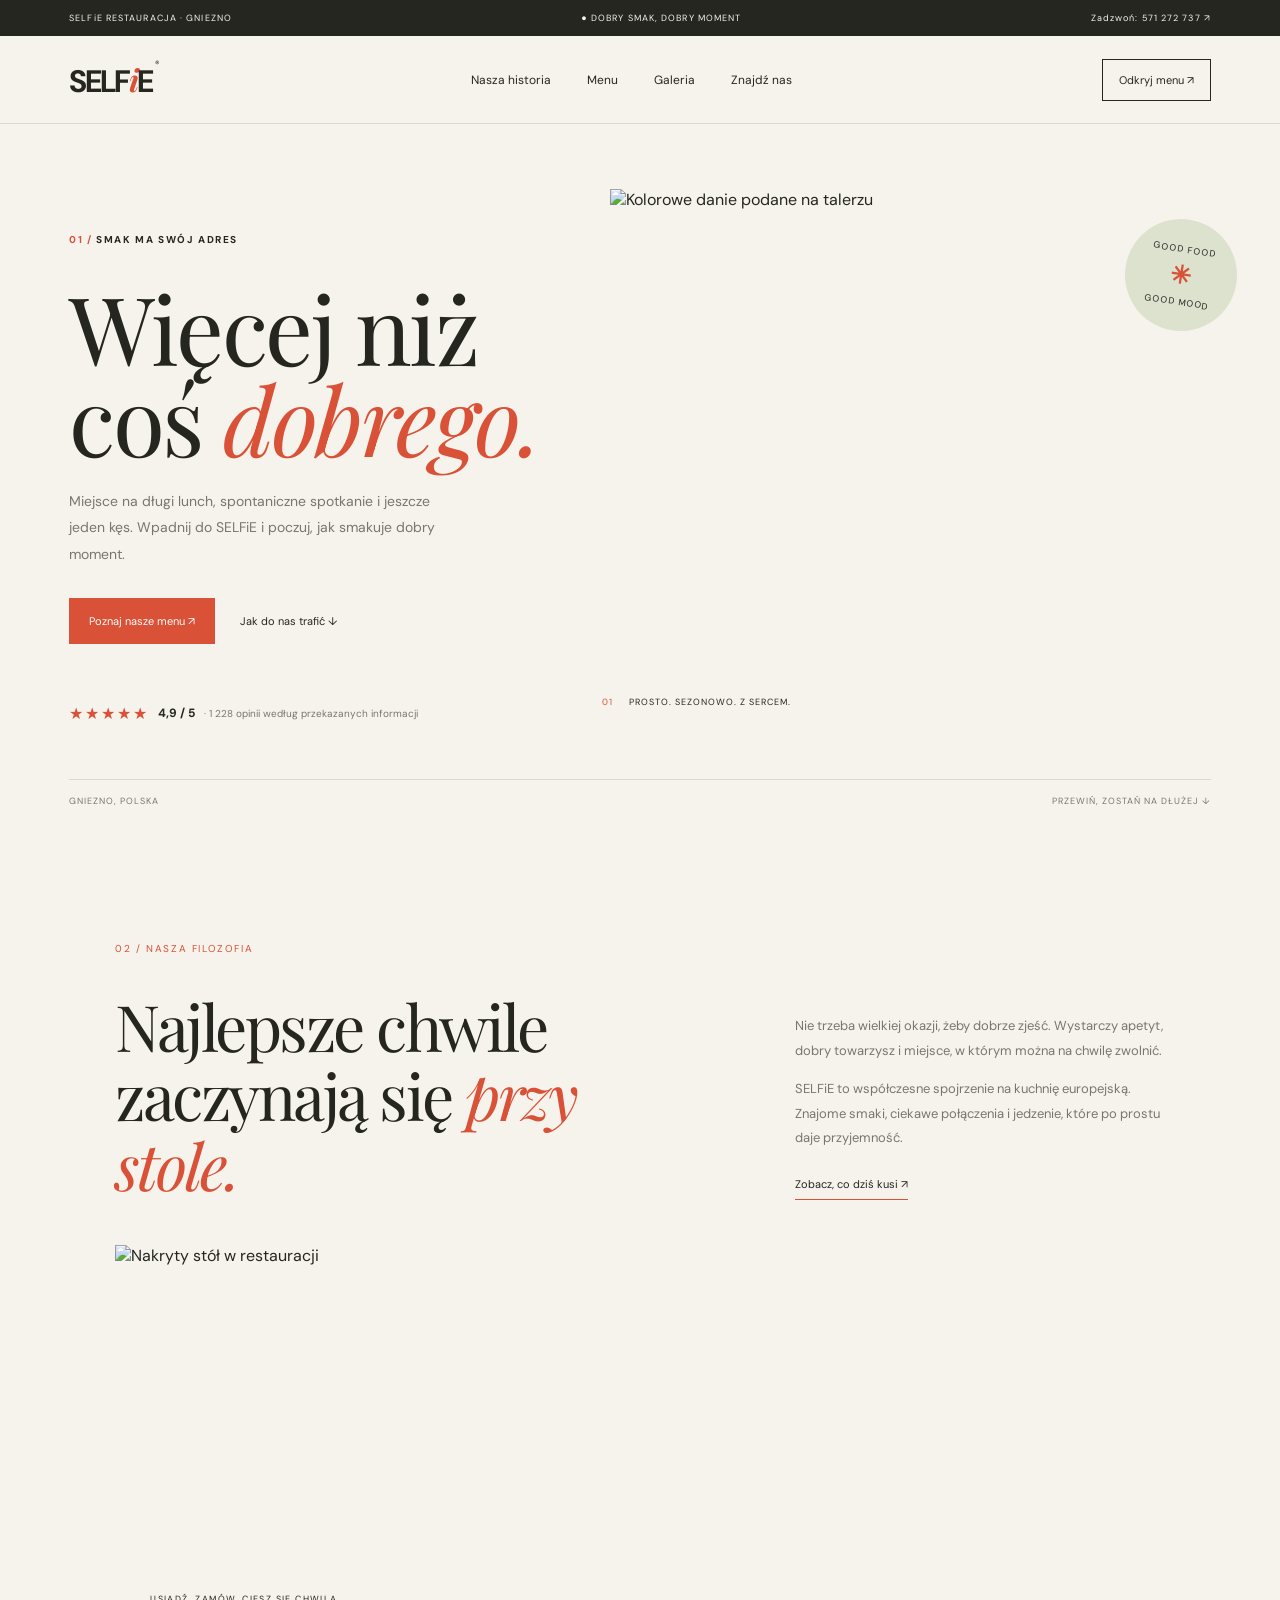
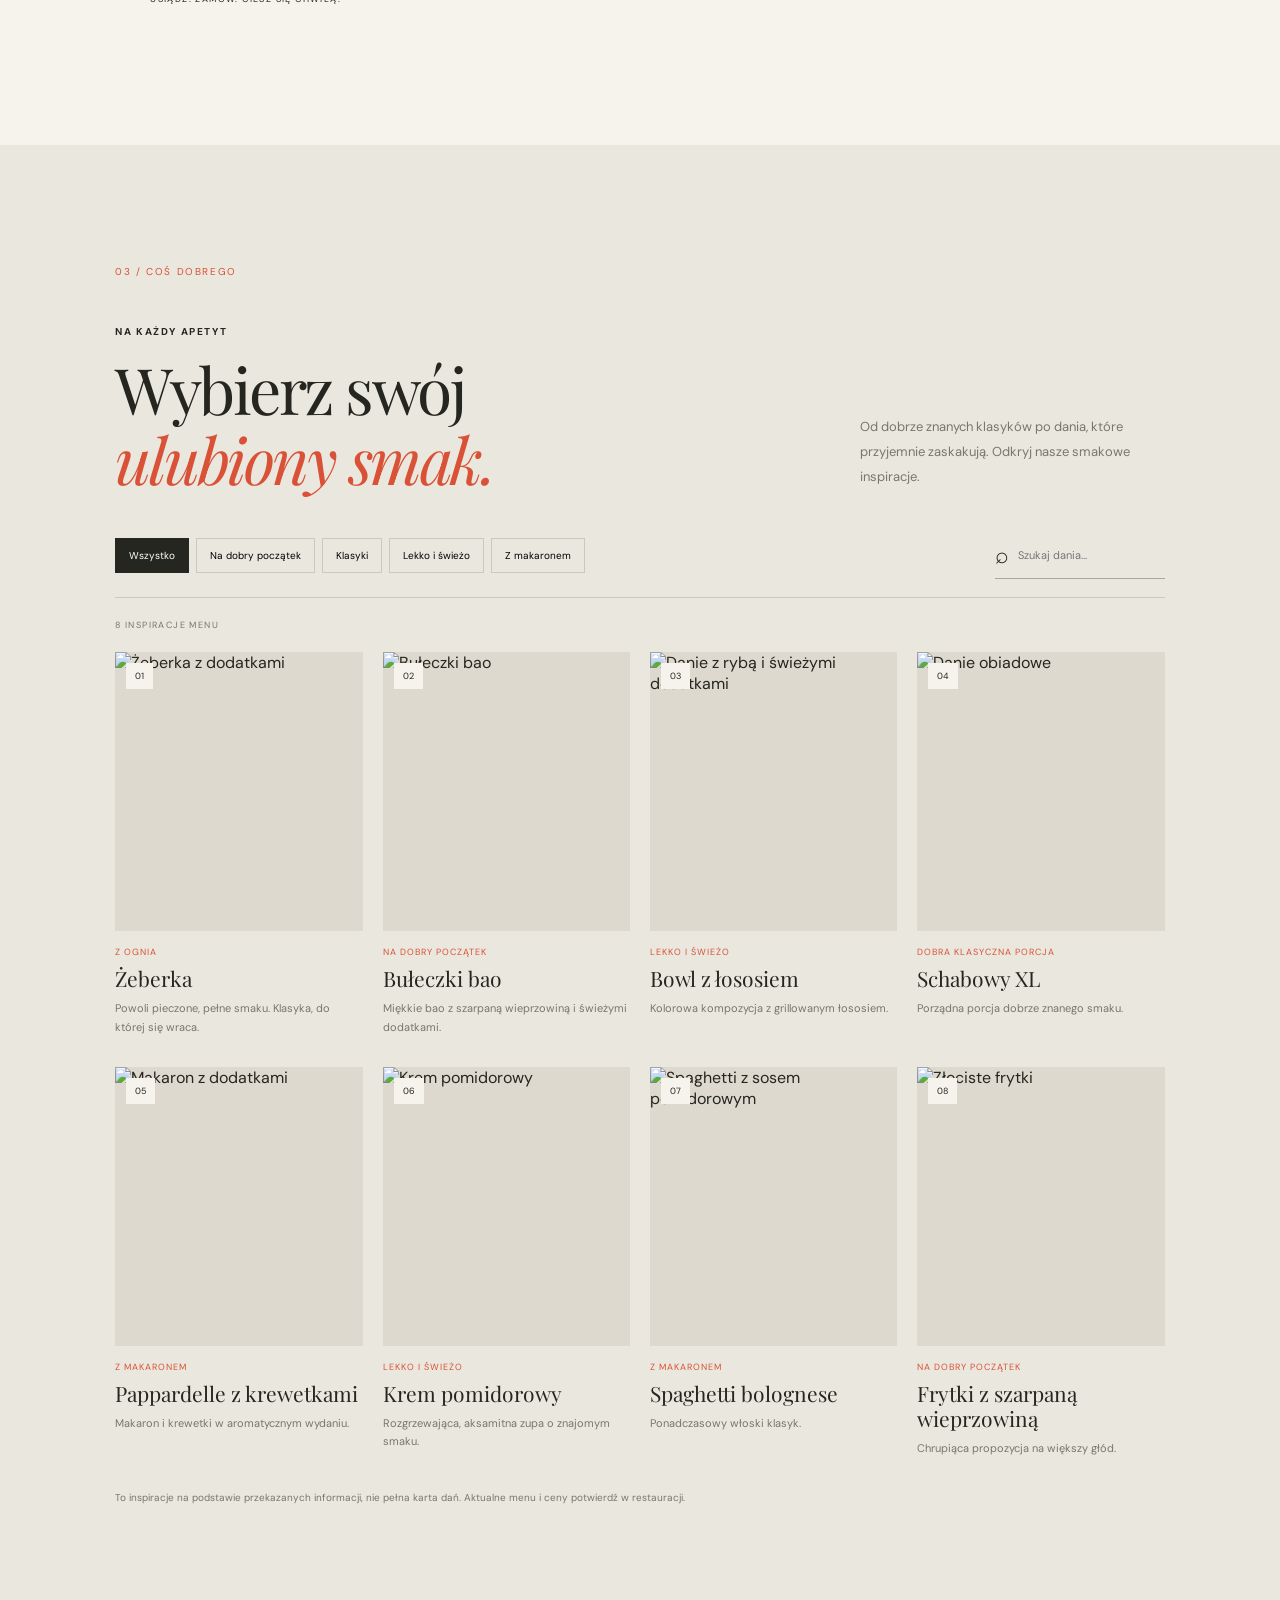
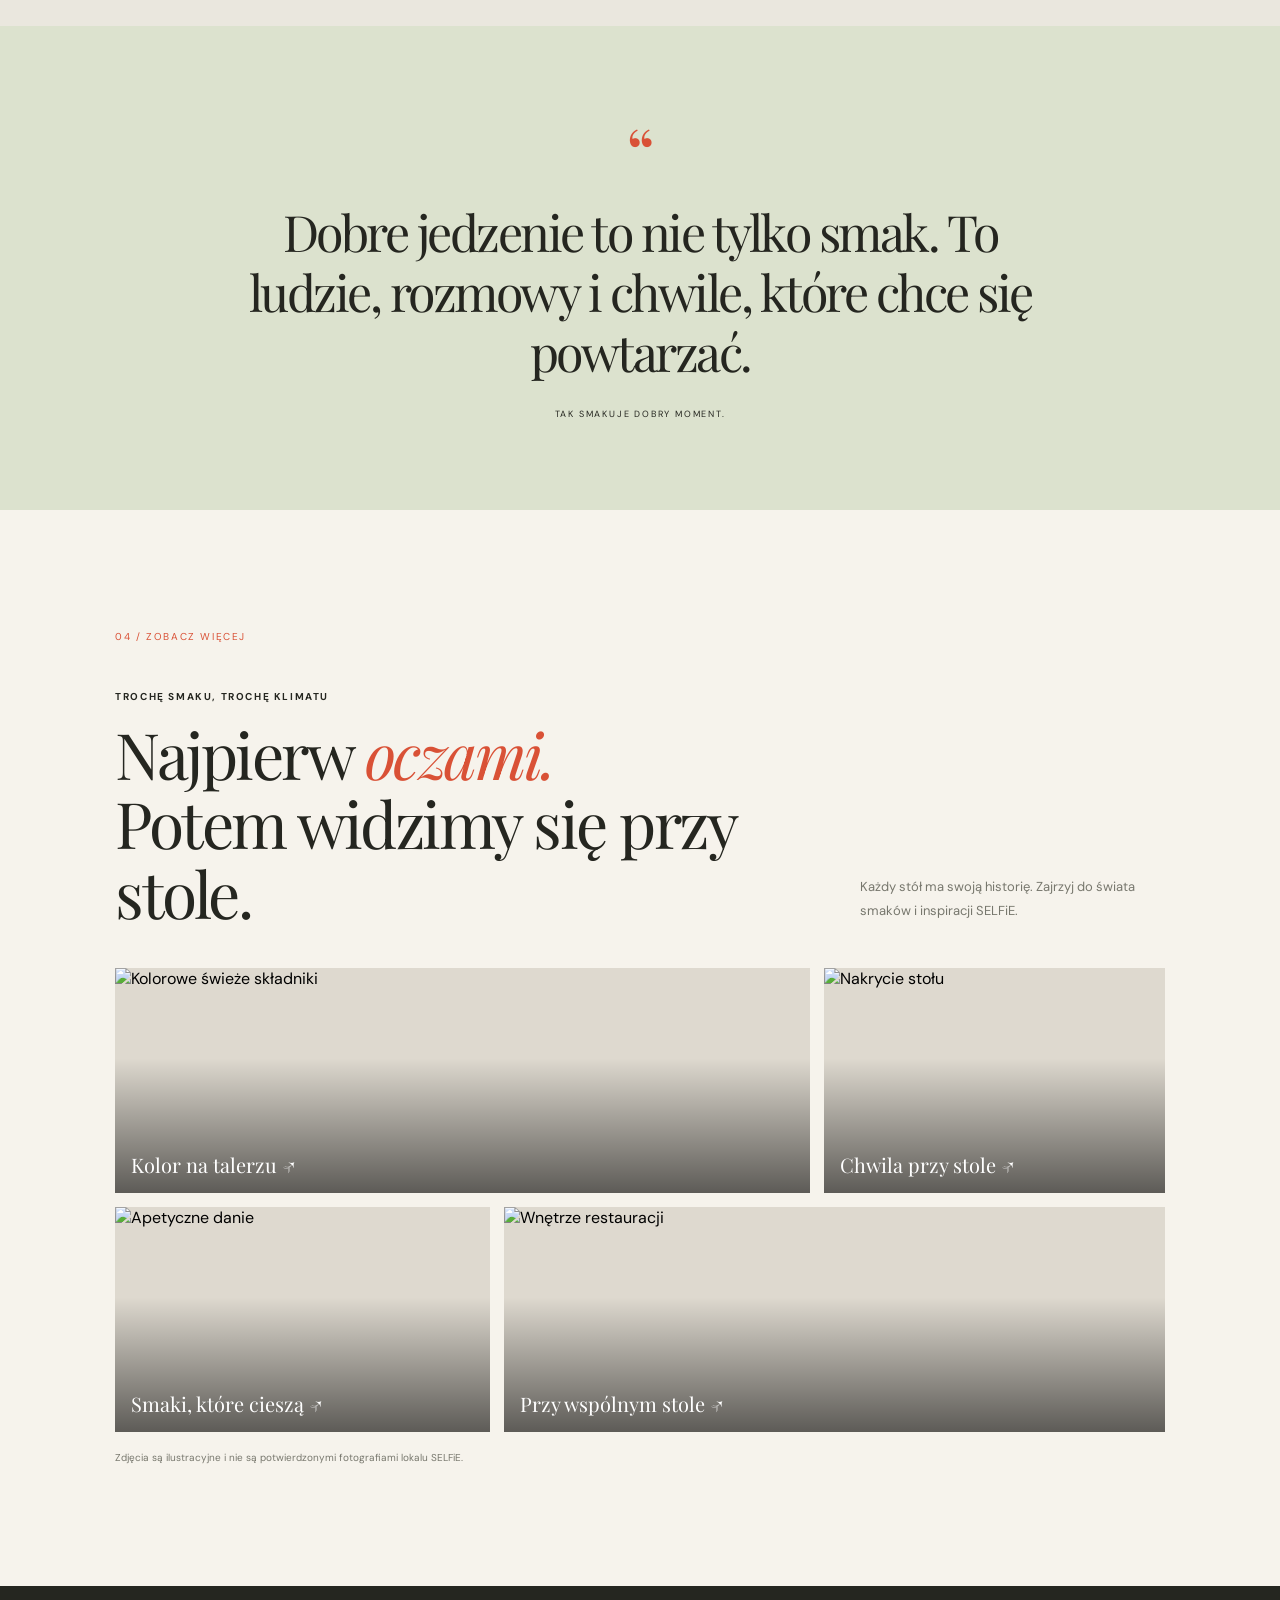
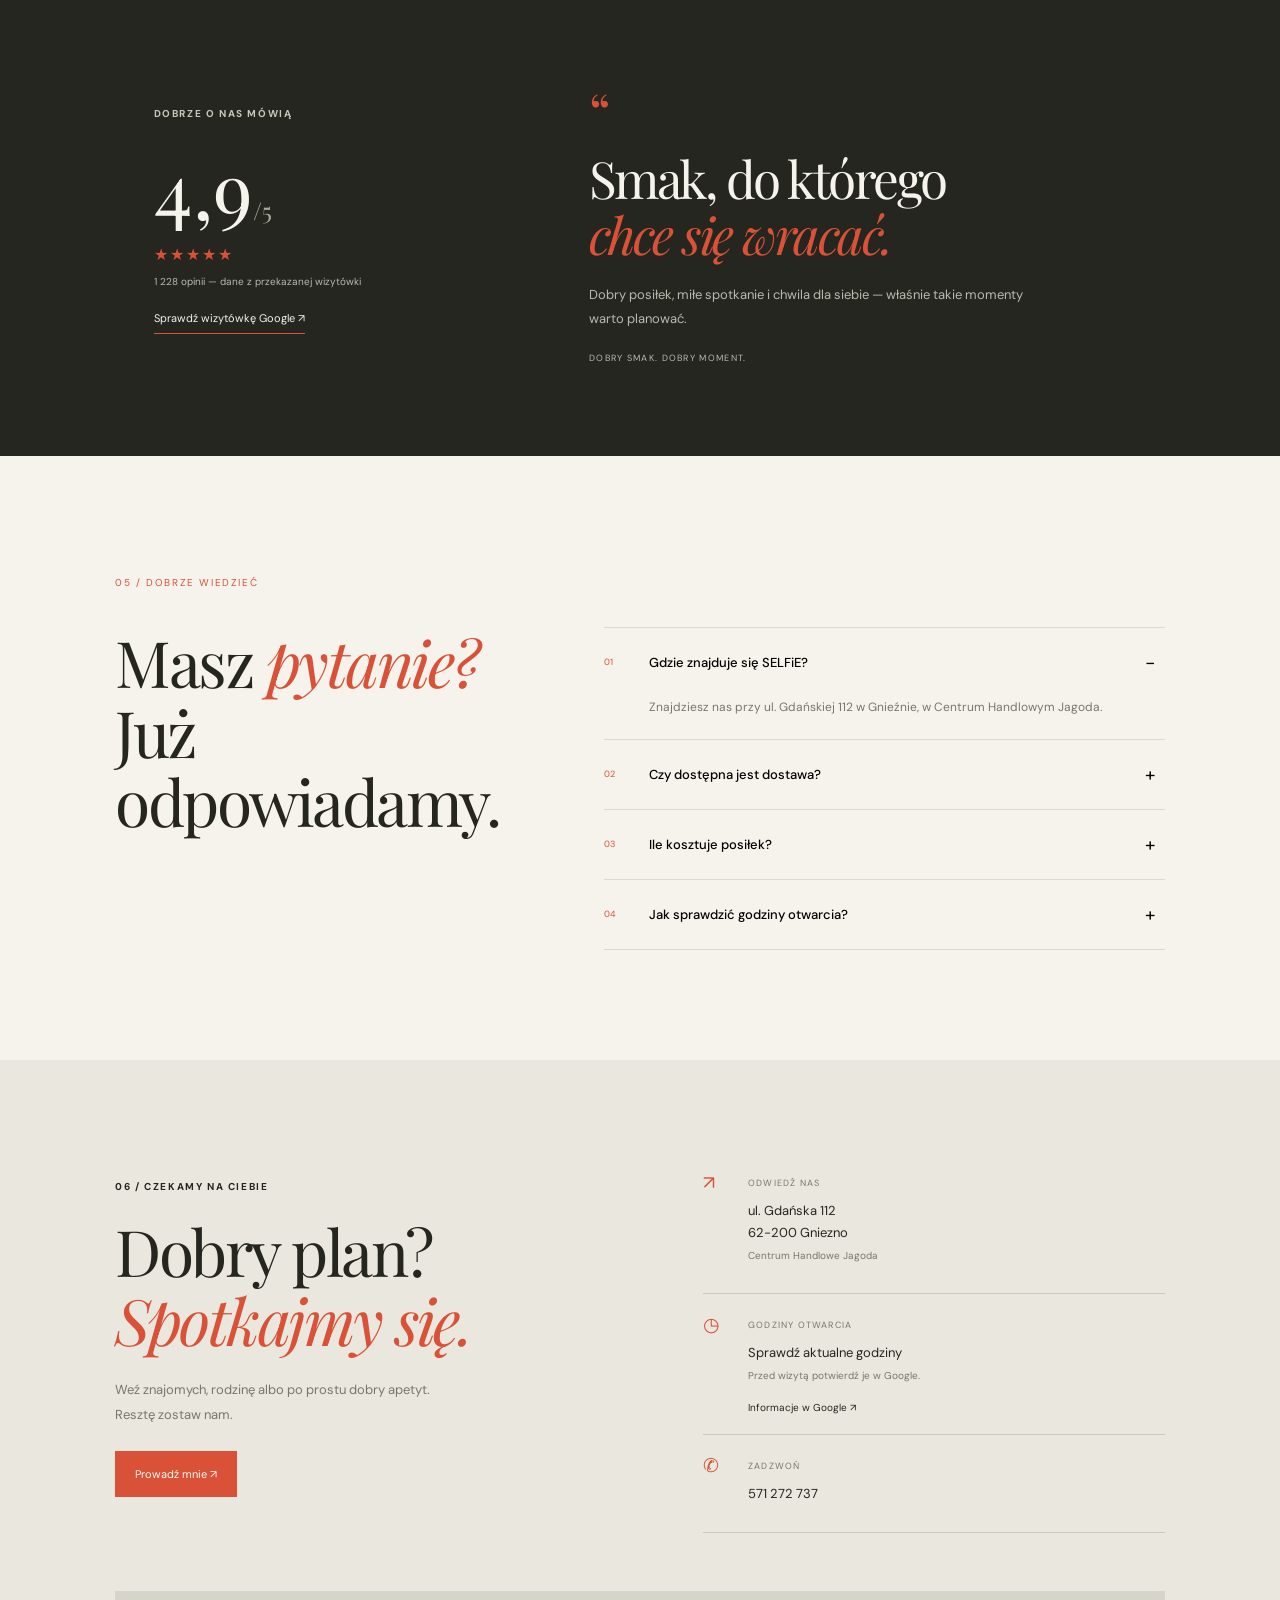
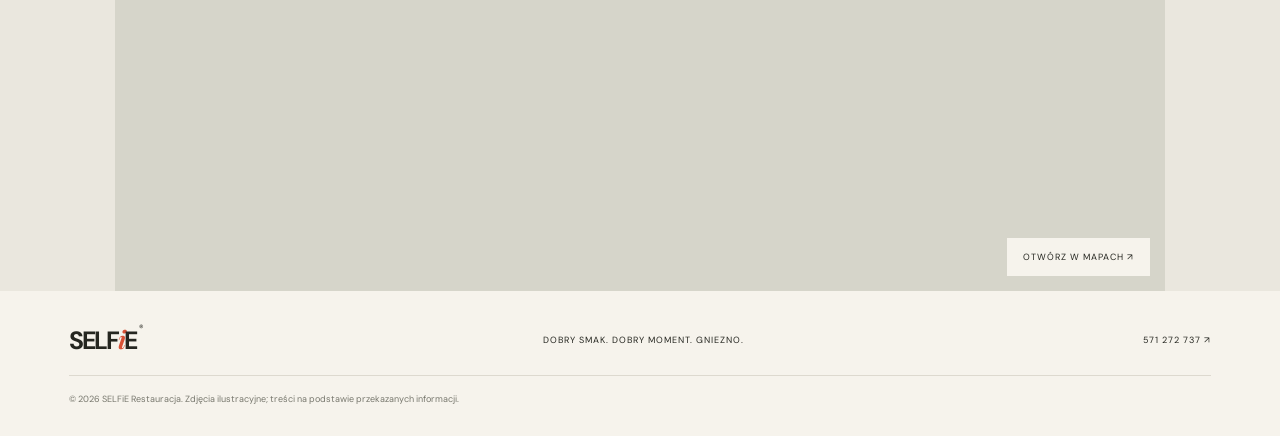
==== index.html @ 165c79d8 "Build SELFiE restaurant website from scratch" ====
<!doctype html>
<html lang="pl"><head><meta charset="utf-8"><meta name="viewport" content="width=device-width,initial-scale=1"><meta name="theme-color" content="#f6f3ec"><meta name="description" content="SELFiE Restauracja w Gnieźnie. Nowoczesna kuchnia europejska i dobry moment przy wspólnym stole."><meta property="og:title" content="SELFiE Restauracja — dobry smak, dobry moment"><meta property="og:description" content="Odkryj menu i odwiedź SELFiE przy ul. Gdańskiej 112 w Gnieźnie."><title>SELFiE Restauracja — dobry smak, dobry moment</title><link rel="preconnect" href="https://fonts.googleapis.com"><link rel="preconnect" href="https://fonts.gstatic.com" crossorigin><link href="https://fonts.googleapis.com/css2?family=DM+Sans:wght@400;500;600;700&family=Playfair+Display:ital,wght@0,400;0,500;1,400;1,500&display=swap" rel="stylesheet"><link rel="stylesheet" href="styles.css"><script src="script.js" defer></script></head>
<body><div class="topbar"><span>SELFiE RESTAURACJA · GNIEZNO</span><span class="top-center">● DOBRY SMAK, DOBRY MOMENT</span><a href="tel:+48571272737">Zadzwoń: 571 272 737 ↗</a></div>
<header class="header"><a class="logo" href="#">SELF<span>i</span>E<sup>®</sup></a><button class="mobile-menu" aria-label="Otwórz nawigację" aria-expanded="false">☰</button><nav class="nav"><a href="#filozofia">Nasza historia</a><a href="#menu">Menu</a><a href="#galeria">Galeria</a><a href="#kontakt">Znajdź nas</a></nav><a class="header-cta" href="#menu">Odkryj menu ↗</a></header>
<main>
<section class="hero"><div class="hero-copy"><p class="eyebrow"><span>01 /</span> SMAK MA SWÓJ ADRES</p><h1>Więcej niż<br>coś <em>dobrego.</em></h1><p class="hero-desc">Miejsce na długi lunch, spontaniczne spotkanie i jeszcze jeden kęs. Wpadnij do SELFiE i poczuj, jak smakuje dobry moment.</p><div class="hero-actions"><a class="button button-red" href="#menu">Poznaj nasze menu ↗</a><a class="simple-link" href="#kontakt">Jak do nas trafić ↓</a></div><div class="rating"><span class="stars">★★★★★</span><strong>4,9 / 5</strong><span>· 1 228 opinii według przekazanych informacji</span></div></div><div class="hero-visual"><img src="https://images.unsplash.com/photo-1547592180-85f173990554?auto=format&fit=crop&w=1300&q=85" alt="Kolorowe danie podane na talerzu" fetchpriority="high"><div class="image-tag"><span>01</span> PROSTO. SEZONOWO. Z SERCEM.</div><div class="round-stamp"><span>GOOD FOOD</span><b>✳</b><span>GOOD MOOD</span></div></div><div class="hero-foot"><span>GNIEZNO, POLSKA</span><a href="#filozofia">PRZEWIŃ, ZOSTAŃ NA DŁUŻEJ ↓</a></div></section>
<section class="intro section" id="filozofia"><p class="section-label">02 / NASZA FILOZOFIA</p><div class="intro-grid"><h2>Najlepsze chwile<br>zaczynają się <em>przy stole.</em></h2><div><p>Nie trzeba wielkiej okazji, żeby dobrze zjeść. Wystarczy apetyt, dobry towarzysz i miejsce, w którym można na chwilę zwolnić.</p><p>SELFiE to współczesne spojrzenie na kuchnię europejską. Znajome smaki, ciekawe połączenia i jedzenie, które po prostu daje przyjemność.</p><a class="under-link" href="#menu">Zobacz, co dziś kusi ↗</a></div></div><div class="intro-photo"><img src="https://images.unsplash.com/photo-1414235077428-338989a2e8c0?auto=format&fit=crop&w=1600&q=85" alt="Nakryty stół w restauracji" loading="lazy"><span>USIĄDŹ. ZAMÓW. CIESZ SIĘ CHWILĄ.</span></div></section>
<section class="menu-section section" id="menu"><p class="section-label">03 / COŚ DOBREGO</p><div class="section-heading"><div><p class="eyebrow">NA KAŻDY APETYT</p><h2>Wybierz swój<br><em>ulubiony smak.</em></h2></div><p>Od dobrze znanych klasyków po dania, które przyjemnie zaskakują. Odkryj nasze smakowe inspiracje.</p></div><div class="menu-tools"><div class="filters" role="group" aria-label="Filtruj dania"><button class="filter active" data-filter="all" aria-pressed="true">Wszystko</button><button class="filter" data-filter="start" aria-pressed="false">Na dobry początek</button><button class="filter" data-filter="classic" aria-pressed="false">Klasyki</button><button class="filter" data-filter="fresh" aria-pressed="false">Lekko i świeżo</button><button class="filter" data-filter="pasta" aria-pressed="false">Z makaronem</button></div><label class="search"><span>⌕</span><input id="menu-search" type="search" placeholder="Szukaj dania..." aria-label="Szukaj dania"></label></div><p class="result-count" id="result-count" aria-live="polite">8 INSPIRACJI MENU</p><div class="dish-grid" id="dish-grid">
<article class="dish" data-category="classic" data-search="żeberka mięso pieczone"><div class="dish-photo"><img src="https://images.unsplash.com/photo-1544025162-d76694265947?auto=format&fit=crop&w=700&q=80" alt="Żeberka z dodatkami" loading="lazy"><span>01</span></div><p class="dish-category">Z OGNIA</p><h3>Żeberka</h3><p class="dish-description">Powoli pieczone, pełne smaku. Klasyka, do której się wraca.</p></article>
<article class="dish" data-category="start" data-search="bułeczki bao szarpana wieprzowina"><div class="dish-photo"><img src="https://images.unsplash.com/photo-1563245372-f21724e3856d?auto=format&fit=crop&w=700&q=80" alt="Bułeczki bao" loading="lazy"><span>02</span></div><p class="dish-category">NA DOBRY POCZĄTEK</p><h3>Bułeczki bao</h3><p class="dish-description">Miękkie bao z szarpaną wieprzowiną i świeżymi dodatkami.</p></article>
<article class="dish" data-category="fresh" data-search="bowl grillowany łosoś ryba"><div class="dish-photo"><img src="https://images.unsplash.com/photo-1467003909585-2f8a72700288?auto=format&fit=crop&w=700&q=80" alt="Danie z rybą i świeżymi dodatkami" loading="lazy"><span>03</span></div><p class="dish-category">LEKKO I ŚWIEŻO</p><h3>Bowl z łososiem</h3><p class="dish-description">Kolorowa kompozycja z grillowanym łososiem.</p></article>
<article class="dish" data-category="classic" data-search="schabowy XL kotlet obiad"><div class="dish-photo"><img src="https://images.unsplash.com/photo-1547592180-85f173990554?auto=format&fit=crop&w=700&q=80" alt="Danie obiadowe" loading="lazy"><span>04</span></div><p class="dish-category">DOBRA KLASYCZNA PORCJA</p><h3>Schabowy XL</h3><p class="dish-description">Porządna porcja dobrze znanego smaku.</p></article>
<article class="dish" data-category="pasta" data-search="pappardelle krewetki makaron"><div class="dish-photo"><img src="https://images.unsplash.com/photo-1473093295043-cdd812d0e601?auto=format&fit=crop&w=700&q=80" alt="Makaron z dodatkami" loading="lazy"><span>05</span></div><p class="dish-category">Z MAKARONEM</p><h3>Pappardelle z krewetkami</h3><p class="dish-description">Makaron i krewetki w aromatycznym wydaniu.</p></article>
<article class="dish" data-category="fresh" data-search="krem pomidorowy zupa pomidory"><div class="dish-photo"><img src="https://images.unsplash.com/photo-1547592166-23ac45744acd?auto=format&fit=crop&w=700&q=80" alt="Krem pomidorowy" loading="lazy"><span>06</span></div><p class="dish-category">LEKKO I ŚWIEŻO</p><h3>Krem pomidorowy</h3><p class="dish-description">Rozgrzewająca, aksamitna zupa o znajomym smaku.</p></article>
<article class="dish" data-category="pasta" data-search="spaghetti bolognese makaron mięso"><div class="dish-photo"><img src="https://images.unsplash.com/photo-1551183053-bf91a1d81141?auto=format&fit=crop&w=700&q=80" alt="Spaghetti z sosem pomidorowym" loading="lazy"><span>07</span></div><p class="dish-category">Z MAKARONEM</p><h3>Spaghetti bolognese</h3><p class="dish-description">Ponadczasowy włoski klasyk.</p></article>
<article class="dish" data-category="start" data-search="frytki szarpana wieprzowina"><div class="dish-photo"><img src="https://images.unsplash.com/photo-1573080496219-bb080dd4f877?auto=format&fit=crop&w=700&q=80" alt="Złociste frytki" loading="lazy"><span>08</span></div><p class="dish-category">NA DOBRY POCZĄTEK</p><h3>Frytki z szarpaną wieprzowiną</h3><p class="dish-description">Chrupiąca propozycja na większy głód.</p></article></div><p class="empty-state" id="empty-state" hidden>Nie znaleźliśmy takiego dania. Spróbuj innej frazy lub kategorii.</p><p class="menu-note">To inspiracje na podstawie przekazanych informacji, nie pełna karta dań. Aktualne menu i ceny potwierdź w restauracji.</p></section>
<section class="quote"><span class="quote-mark">“</span><p>Dobre jedzenie to nie tylko smak. To ludzie, rozmowy i chwile, które chce się powtarzać.</p><span>TAK SMAKUJE DOBRY MOMENT.</span></section>
<section class="gallery-section section" id="galeria"><p class="section-label">04 / ZOBACZ WIĘCEJ</p><div class="section-heading"><div><p class="eyebrow">TROCHĘ SMAKU, TROCHĘ KLIMATU</p><h2>Najpierw <em>oczami.</em><br>Potem widzimy się przy stole.</h2></div><p>Każdy stół ma swoją historię. Zajrzyj do świata smaków i inspiracji SELFiE.</p></div><div class="gallery"><button class="gallery-item gallery-wide" data-image="https://images.unsplash.com/photo-1512621776951-a57141f2eefd?auto=format&fit=crop&w=1500&q=85" data-caption="Kolor na talerzu"><img src="https://images.unsplash.com/photo-1512621776951-a57141f2eefd?auto=format&fit=crop&w=1000&q=80" alt="Kolorowe świeże składniki" loading="lazy"><span>Kolor na talerzu ↗</span></button><button class="gallery-item" data-image="https://images.unsplash.com/photo-1414235077428-338989a2e8c0?auto=format&fit=crop&w=1500&q=85" data-caption="Chwila przy stole"><img src="https://images.unsplash.com/photo-1414235077428-338989a2e8c0?auto=format&fit=crop&w=800&q=80" alt="Nakrycie stołu" loading="lazy"><span>Chwila przy stole ↗</span></button><button class="gallery-item" data-image="https://images.unsplash.com/photo-1547592180-85f173990554?auto=format&fit=crop&w=1500&q=85" data-caption="Smaki, które cieszą"><img src="https://images.unsplash.com/photo-1547592180-85f173990554?auto=format&fit=crop&w=800&q=80" alt="Apetyczne danie" loading="lazy"><span>Smaki, które cieszą ↗</span></button><button class="gallery-item gallery-wide" data-image="https://images.unsplash.com/photo-1517248135467-4c7edcad34c4?auto=format&fit=crop&w=1500&q=85" data-caption="Przy wspólnym stole"><img src="https://images.unsplash.com/photo-1517248135467-4c7edcad34c4?auto=format&fit=crop&w=1000&q=80" alt="Wnętrze restauracji" loading="lazy"><span>Przy wspólnym stole ↗</span></button></div><p class="gallery-note">Zdjęcia są ilustracyjne i nie są potwierdzonymi fotografiami lokalu SELFiE.</p></section>
<section class="reviews"><div class="review-score"><span class="eyebrow">DOBRZE O NAS MÓWIĄ</span><strong>4,9<span>/5</span></strong><span class="stars">★★★★★</span><p>1 228 opinii — dane z przekazanej wizytówki</p><a class="under-link" href="https://www.google.com/maps/search/?api=1&query=SELFiE+Restauracja+Gniezno" target="_blank" rel="noopener noreferrer">Sprawdź wizytówkę Google ↗</a></div><div class="review-copy"><span class="review-mark">“</span><h2>Smak, do którego<br><em>chce się wracać.</em></h2><p>Dobry posiłek, miłe spotkanie i chwila dla siebie — właśnie takie momenty warto planować.</p><span class="review-foot">DOBRY SMAK. DOBRY MOMENT.</span></div></section>
<section class="faq section"><p class="section-label">05 / DOBRZE WIEDZIEĆ</p><div class="faq-layout"><h2>Masz <em>pytanie?</em><br>Już odpowiadamy.</h2><div class="faq-list">
<div class="faq-item"><button aria-expanded="true"><span>01</span><strong>Gdzie znajduje się SELFiE?</strong><b>−</b></button><p>Znajdziesz nas przy ul. Gdańskiej 112 w Gnieźnie, w Centrum Handlowym Jagoda.</p></div>
<div class="faq-item"><button aria-expanded="false"><span>02</span><strong>Czy dostępna jest dostawa?</strong><b>+</b></button><p hidden>Według przekazanych informacji restauracja oferuje dostawę. Szczegóły najlepiej potwierdzić pod numerem 571 272 737.</p></div>
<div class="faq-item"><button aria-expanded="false"><span>03</span><strong>Ile kosztuje posiłek?</strong><b>+</b></button><p hidden>Orientacyjny koszt wynosi 40–60 zł na osobę według informacji z wizytówki. Ceny dań mogą się różnić.</p></div>
<div class="faq-item"><button aria-expanded="false"><span>04</span><strong>Jak sprawdzić godziny otwarcia?</strong><b>+</b></button><p hidden>Godziny mogą się zmieniać. Przed wizytą sprawdź aktualną wizytówkę Google lub zadzwoń do restauracji.</p></div></div></div></section>
<section class="contact section" id="kontakt"><div class="contact-top"><div><p class="eyebrow">06 / CZEKAMY NA CIEBIE</p><h2>Dobry plan?<br><em>Spotkajmy się.</em></h2><p>Weź znajomych, rodzinę albo po prostu dobry apetyt. Resztę zostaw nam.</p><a class="button button-red" href="https://www.google.com/maps/dir/?api=1&destination=Gda%C5%84ska%20112%2C%2062-200%20Gniezno" target="_blank" rel="noopener noreferrer">Prowadź mnie ↗</a></div><div class="contact-details"><div><span class="detail-icon">↗</span><div><span class="detail-label">ODWIEDŹ NAS</span><p>ul. Gdańska 112<br>62-200 Gniezno<br><small>Centrum Handlowe Jagoda</small></p></div></div><div><span class="detail-icon">◷</span><div><span class="detail-label">GODZINY OTWARCIA</span><p>Sprawdź aktualne godziny<br><small>Przed wizytą potwierdź je w Google.</small></p><a href="https://www.google.com/maps/search/?api=1&query=SELFiE+Restauracja+Gniezno" target="_blank" rel="noopener noreferrer">Informacje w Google ↗</a></div></div><div><span class="detail-icon">✆</span><div><span class="detail-label">ZADZWOŃ</span><p><a href="tel:+48571272737">571 272 737</a></p></div></div></div></div><div class="map"><iframe title="Mapa dojazdu do SELFiE Restauracja w Gnieźnie" src="https://maps.google.com/maps?q=Gda%C5%84ska%20112%2C%20Gniezno&t=&z=15&ie=UTF8&iwloc=&output=embed" loading="lazy" referrerpolicy="no-referrer-when-downgrade"></iframe><a href="https://www.google.com/maps/search/?api=1&query=SELFiE+Restauracja+Gniezno" target="_blank" rel="noopener noreferrer">OTWÓRZ W MAPACH ↗</a></div></section>
</main><footer class="footer"><a class="logo" href="#">SELF<span>i</span>E<sup>®</sup></a><span>DOBRY SMAK. DOBRY MOMENT. GNIEZNO.</span><a href="tel:+48571272737">571 272 737 ↗</a><small>© <span id="year"></span> SELFiE Restauracja. Zdjęcia ilustracyjne; treści na podstawie przekazanych informacji.</small></footer>
<div class="lightbox" id="lightbox" role="dialog" aria-modal="true" aria-label="Podgląd zdjęcia" hidden><button class="lightbox-close" aria-label="Zamknij">×</button><button class="lightbox-prev" aria-label="Poprzednie zdjęcie">‹</button><img src="" alt=""><button class="lightbox-next" aria-label="Następne zdjęcie">›</button><p></p></div></body></html>
---- styles.css ----
:root{--paper:#f6f3ec;--ink:#252620;--muted:#77776d;--red:#d95136;--line:#ddd9cf;--green:#dce2ce;--serif:"Playfair Display",Georgia,serif;--sans:"DM Sans",Arial,sans-serif}*{box-sizing:border-box}html{scroll-behavior:smooth;scroll-padding-top:90px}body{margin:0;background:var(--paper);color:var(--ink);font-family:var(--sans);-webkit-font-smoothing:antialiased}a{color:inherit;text-decoration:none}button,input{font:inherit}button,a,input{ -webkit-tap-highlight-color:transparent}button:focus-visible,a:focus-visible,input:focus-visible{outline:2px solid var(--red);outline-offset:4px}img{max-width:100%;display:block}.topbar{height:36px;padding:0 5.4%;display:flex;align-items:center;justify-content:space-between;background:var(--ink);color:var(--paper);font-size:9px;letter-spacing:1.1px}.topbar a{display:flex;gap:8px}.top-center{display:flex;align-items:center;gap:9px}.top-center i{height:6px;width:6px;background:#bac59c;border-radius:50%}.header{height:88px;padding:0 5.4%;display:flex;align-items:center;justify-content:space-between;border-bottom:1px solid var(--line);position:relative;z-index:10}.logo{font-size:31px;letter-spacing:-2px;font-weight:700}.logo span{font-family:var(--serif);font-style:italic;color:var(--red)}.logo sup{font:9px var(--sans);letter-spacing:0;vertical-align:top;margin-left:3px}.nav{display:flex;gap:36px;font-size:12px}.nav a,.footer a,.under-link{transition:color .2s}.nav a:hover,.footer a:hover,.under-link:hover{color:var(--red)}.header-cta{display:flex;align-items:center;gap:17px;border:1px solid var(--ink);padding:13px 16px;font-size:11px;transition:background .2s,color .2s}.header-cta:hover{background:var(--ink);color:var(--paper)}.mobile-menu{display:none;background:none;border:0;font-size:23px}.hero{padding:65px 5.4% 0;display:grid;grid-template-columns:.88fr 1.12fr;column-gap:6%}.hero-copy{padding:34px 0 55px}.eyebrow{font-size:10px;letter-spacing:1.6px;font-weight:700}.hero .eyebrow span,.section-label{color:var(--red)}h1,h2,.quote p,.review-copy h2{font-family:var(--serif);font-weight:400;letter-spacing:-2.5px}h1{font-size:clamp(62px,7.4vw,105px);line-height:.96;margin:36px 0 24px}h1 em,h2 em{color:var(--red);font-weight:400}.hero-desc{max-width:390px;color:var(--muted);font-size:14px;line-height:1.9}.hero-actions{display:flex;align-items:center;gap:25px;margin-top:30px}.button{display:inline-flex;align-items:center;justify-content:center;gap:25px;padding:16px 20px;font-size:11px;transition:transform .2s,background .2s}.button:hover{transform:translateY(-2px)}.button-red{background:var(--red);color:white}.button-red:hover{background:#b9412b}.simple-link{font-size:11px}.rating{display:flex;align-items:center;flex-wrap:wrap;gap:9px;margin-top:59px}.stars{color:var(--red);letter-spacing:2px}.rating strong{font-size:12px}.rating>span:last-child{font-size:10px;color:var(--muted)}.hero-visual{position:relative;padding-bottom:39px;min-width:0}.hero-visual>img{width:100%;height:100%;min-height:480px;max-height:650px;object-fit:cover}.image-tag{position:absolute;bottom:57px;left:-25px;background:var(--paper);padding:14px 17px;font-size:9px;letter-spacing:1px}.image-tag span{color:var(--red);margin-right:13px}.round-stamp{position:absolute;right:-26px;top:30px;width:112px;height:112px;border-radius:50%;background:var(--green);display:flex;flex-direction:column;align-items:center;justify-content:center;gap:4px;font-size:9px;letter-spacing:1px;transform:rotate(9deg)}.round-stamp b{font-size:25px;color:var(--red)}.hero-foot{grid-column:1/-1;border-top:1px solid var(--line);padding:15px 0;display:flex;justify-content:space-between;font-size:9px;letter-spacing:1px;color:var(--muted)}.section{padding:110px 9%}.section-label{font-size:10px;letter-spacing:1.6px}.intro-grid{display:grid;grid-template-columns:1.2fr .8fr;gap:12%;align-items:end;margin:36px 0 45px}.intro h2,.section-heading h2,.faq h2,.contact h2{font-size:clamp(42px,5vw,66px);line-height:1.09;margin:0}.intro-grid>div p,.section-heading>p,.contact-top>div>p:not(.eyebrow){font-size:13px;line-height:1.9;color:var(--muted)}.under-link{display:inline-block;border-bottom:1px solid var(--red);padding-bottom:8px;margin-top:13px;font-size:11px}.intro-photo{height:390px;position:relative}.intro-photo img{width:100%;height:100%;object-fit:cover}.intro-photo>span{position:absolute;left:20px;bottom:18px;background:var(--paper);padding:12px 15px;font-size:9px;letter-spacing:1.4px}.menu-section{background:#eae7de}.section-heading{display:flex;align-items:end;justify-content:space-between;gap:35px;margin:37px 0 39px}.section-heading h2{margin-top:16px}.section-heading>p{max-width:305px;margin-bottom:4px}.menu-tools{display:flex;align-items:center;justify-content:space-between;gap:20px;border-bottom:1px solid #cbc8be;padding-bottom:18px}.filters{display:flex;gap:7px;flex-wrap:wrap}.filter{white-space:nowrap;border:1px solid #cbc8be;background:transparent;padding:10px 13px;font-size:10px;cursor:pointer;transition:background .2s,color .2s}.filter:hover{border-color:var(--ink)}.filter.active{background:var(--ink);border-color:var(--ink);color:white}.search{display:flex;align-items:center;gap:7px;border-bottom:1px solid #aaa99e;padding:8px 0;min-width:170px}.search>span{font-size:23px}.search input{border:0;outline:none;background:transparent;font-size:11px;width:140px}.search input:focus-visible{outline-offset:1px}.result-count{font-size:9px;letter-spacing:1.4px;color:var(--muted);margin:21px 0}.dish-grid{display:grid;grid-template-columns:repeat(4,minmax(0,1fr));gap:31px 20px}.dish[hidden]{display:none}.dish-photo{aspect-ratio:4/4.5;position:relative;overflow:hidden;background:#ded9cf}.dish-photo img{width:100%;height:100%;object-fit:cover;transition:transform .5s}.dish:hover .dish-photo img{transform:scale(1.045)}.dish-photo>span{position:absolute;top:11px;left:11px;background:var(--paper);padding:7px 9px;font-size:9px}.dish-category{font-size:9px;letter-spacing:1px;color:var(--red);margin:15px 0 8px}.dish h3{font:400 21px/1.2 var(--serif);margin:0 0 8px}.dish-description{font-size:11px;line-height:1.7;color:var(--muted);margin:0}.empty-state{padding:35px;text-align:center;color:var(--muted);font-size:13px}.menu-note,.gallery-note{font-size:10px;line-height:1.7;color:var(--muted);margin-top:31px}.quote{padding:90px 12%;background:var(--green);text-align:center;display:flex;flex-direction:column;align-items:center}.quote-mark{font:70px/1 var(--serif);color:var(--red)}.quote p{font-size:clamp(29px,4vw,50px);line-height:1.2;max-width:800px;margin:16px 0 26px}.quote>span:last-child{font-size:9px;letter-spacing:1.8px}.gallery{display:grid;grid-template-columns:1.1fr .9fr 1fr;grid-auto-rows:225px;gap:14px;margin-top:40px}.gallery-item{position:relative;border:0;padding:0;overflow:hidden;cursor:zoom-in;background:#ded9cf;text-align:left}.gallery-item img{width:100%;height:100%;object-fit:cover;transition:transform .5s}.gallery-item:hover img{transform:scale(1.05)}.gallery-item:after{content:"";position:absolute;inset:40% 0 0;background:linear-gradient(transparent,rgba(0,0,0,.58))}.gallery-item>span{position:absolute;z-index:1;bottom:15px;left:16px;color:white;font:20px var(--serif)}.gallery-wide{grid-column:span 2}.gallery-note{margin-top:17px}.reviews{background:var(--ink);color:var(--paper);padding:90px 12%;display:grid;grid-template-columns:.7fr 1.3fr;gap:15%;align-items:center}.review-score{display:flex;align-items:flex-start;flex-direction:column}.review-score .eyebrow{color:#c7c9b8}.review-score>strong{font:400 78px var(--serif);margin:16px 0 4px}.review-score>strong span{font-size:24px;color:#a7a99d}.review-score>p{font-size:10px;color:#b9baaf}.review-score .under-link{color:var(--paper)}.review-copy .review-mark{font:52px var(--serif);color:var(--red)}.review-copy h2{font-size:clamp(39px,4vw,58px);line-height:1.1;margin:5px 0 20px}.review-copy>p{max-width:450px;font-size:13px;line-height:1.9;color:#b9baaf}.review-foot{font-size:9px;letter-spacing:1.3px;color:#b9baaf}.faq-layout{display:grid;grid-template-columns:.8fr 1.2fr;gap:10%;margin-top:38px}.faq-list{border-top:1px solid var(--line)}.faq-item{border-bottom:1px solid var(--line)}.faq-item>button{width:100%;padding:22px 0;border:0;background:none;display:grid;grid-template-columns:35px 1fr 20px;align-items:center;gap:10px;text-align:left;cursor:pointer}.faq-item>button>span{font-size:9px;color:var(--red)}.faq-item>button strong{font-size:13px;font-weight:500}.faq-item>button b{font-size:19px;font-weight:400}.faq-item>p{font-size:12px;line-height:1.8;color:var(--muted);margin:0 25px 20px 45px}.contact{padding-bottom:0;background:#eae7de}.contact-top{display:grid;grid-template-columns:1fr 1fr;gap:12%;padding-bottom:58px}.contact h2{margin:23px 0}.contact-top>div>p:not(.eyebrow){max-width:345px;margin-bottom:24px}.contact-details>div{display:grid;grid-template-columns:30px 1fr;gap:15px;padding:18px 0;border-bottom:1px solid #cbc8be}.contact-details>div:first-child{padding-top:0}.detail-icon{color:var(--red);font-size:19px}.detail-label{font-size:9px;letter-spacing:1.2px;color:var(--muted)}.contact-details p{font-size:13px;line-height:1.7;margin:9px 0}.contact-details small{font-size:10px;color:var(--muted)}.contact-details div div>a{font-size:10px}.map{height:300px;position:relative;background:#d6d5ca}.map iframe{width:100%;height:100%;border:0;filter:grayscale(.85)}.map>a{position:absolute;right:15px;bottom:15px;background:var(--paper);padding:13px 16px;font-size:9px;letter-spacing:1px}.footer{padding:31px 5.4%;display:flex;align-items:center;justify-content:space-between;gap:18px;flex-wrap:wrap}.footer .logo{font-size:25px}.footer>span,.footer>a:not(.logo){font-size:9px;letter-spacing:1px}.footer small{width:100%;padding-top:17px;border-top:1px solid var(--line);font-size:9px;color:var(--muted)}.lightbox[hidden]{display:none}.lightbox{position:fixed;inset:0;z-index:99;background:rgba(20,21,18,.96);display:flex;align-items:center;justify-content:center;padding:65px 9%}.lightbox img{max-width:100%;max-height:78vh;object-fit:contain}.lightbox button{position:absolute;width:44px;height:44px;background:transparent;border:1px solid #777;color:white;font-size:30px;cursor:pointer}.lightbox-close{top:20px;right:22px}.lightbox-prev{left:22px;top:50%}.lightbox-next{right:22px;top:50%}.lightbox>p{position:absolute;bottom:12px;color:white;font-size:11px;letter-spacing:1px}.no-scroll{overflow:hidden} @media(max-width:1000px){.nav{gap:18px}.hero{column-gap:4%;padding-top:35px}.hero-visual>img{min-height:420px}h1{font-size:clamp(58px,8vw,82px)}.section{padding:85px 6%}.dish-grid{grid-template-columns:repeat(2,minmax(0,1fr))}.menu-tools{align-items:flex-start;flex-direction:column}.gallery{grid-auto-rows:190px}.reviews{padding:75px 8%;gap:8%}.contact-top{gap:7%}}@media(max-width:680px){html{scroll-padding-top:72px}.topbar{height:32px;padding:0 5%;font-size:8px}.top-center{display:none}.header{height:70px;padding:0 5%}.logo{font-size:27px}.mobile-menu{display:block;order:3;margin-left:12px}.header-cta{margin-left:auto;padding:10px;font-size:10px;gap:8px}.nav{display:none;position:absolute;top:69px;left:0;right:0;background:var(--paper);padding:23px 6%;border-bottom:1px solid var(--line);flex-direction:column;gap:21px}.nav.open{display:flex}.hero{padding:27px 5% 0;grid-template-columns:1fr;gap:18px}.hero-copy{padding:14px 0 0}h1{font-size:clamp(58px,14vw,82px);margin:27px 0 18px}.hero-desc{font-size:13px}.hero-actions{gap:16px;flex-wrap:wrap}.rating{margin-top:33px;gap:7px}.rating>span:last-child{font-size:9px}.hero-visual{padding:0 0 20px;margin:0 8px}.hero-visual>img{height:68vw;min-height:330px;max-height:470px}.image-tag{left:-8px;bottom:40px;padding:11px;font-size:8px}.round-stamp{width:88px;height:88px;right:-13px;top:15px;font-size:8px}.hero-foot{font-size:8px;gap:10px}.section{padding:67px 5%}.intro-grid{grid-template-columns:1fr;gap:16px;margin:28px 0}.intro h2,.section-heading h2,.faq h2,.contact h2{font-size:clamp(39px,10vw,55px)}.intro-photo{height:260px}.section-heading{display:block;margin:28px 0}.section-heading>p{margin-top:16px}.filters{width:100%;flex-wrap:nowrap;overflow-x:auto;padding-bottom:9px;scrollbar-width:thin}.filter{padding:10px 12px}.search{width:100%}.search input{width:100%}.dish-grid{gap:23px 12px}.dish-photo{aspect-ratio:4/4.7}.dish h3{font-size:19px}.dish-description{font-size:10px}.dish-category{font-size:8px}.quote{padding:65px 7%}.quote p{font-size:31px;letter-spacing:-1px}.gallery{grid-template-columns:1fr 1fr;grid-auto-rows:165px;gap:9px}.gallery-wide{grid-column:span 2}.gallery-item>span{font-size:16px;left:11px;bottom:11px}.reviews{padding:63px 7%;grid-template-columns:1fr;gap:40px}.review-score>strong{font-size:65px}.review-copy h2{font-size:42px}.faq-layout{grid-template-columns:1fr;gap:27px;margin-top:28px}.faq-item>button{grid-template-columns:27px 1fr 20px;gap:7px}.faq-item>button strong{font-size:12px}.faq-item>p{margin-left:34px}.contact-top{grid-template-columns:1fr;gap:30px;padding-bottom:36px}.map{height:260px}.footer{padding:25px 5%;gap:15px}.footer>span{order:3;width:100%}.footer small{order:4}.lightbox{padding:50px 12px}.lightbox img{max-width:100%;max-height:72vh}.lightbox-prev{left:7px}.lightbox-next{right:7px}.lightbox button{width:36px;height:36px}.lightbox-close{top:9px;right:9px}}@media(prefers-reduced-motion:reduce){*,*::before,*::after{scroll-behavior:auto!important;transition-duration:.01ms!important;animation-duration:.01ms!important}}
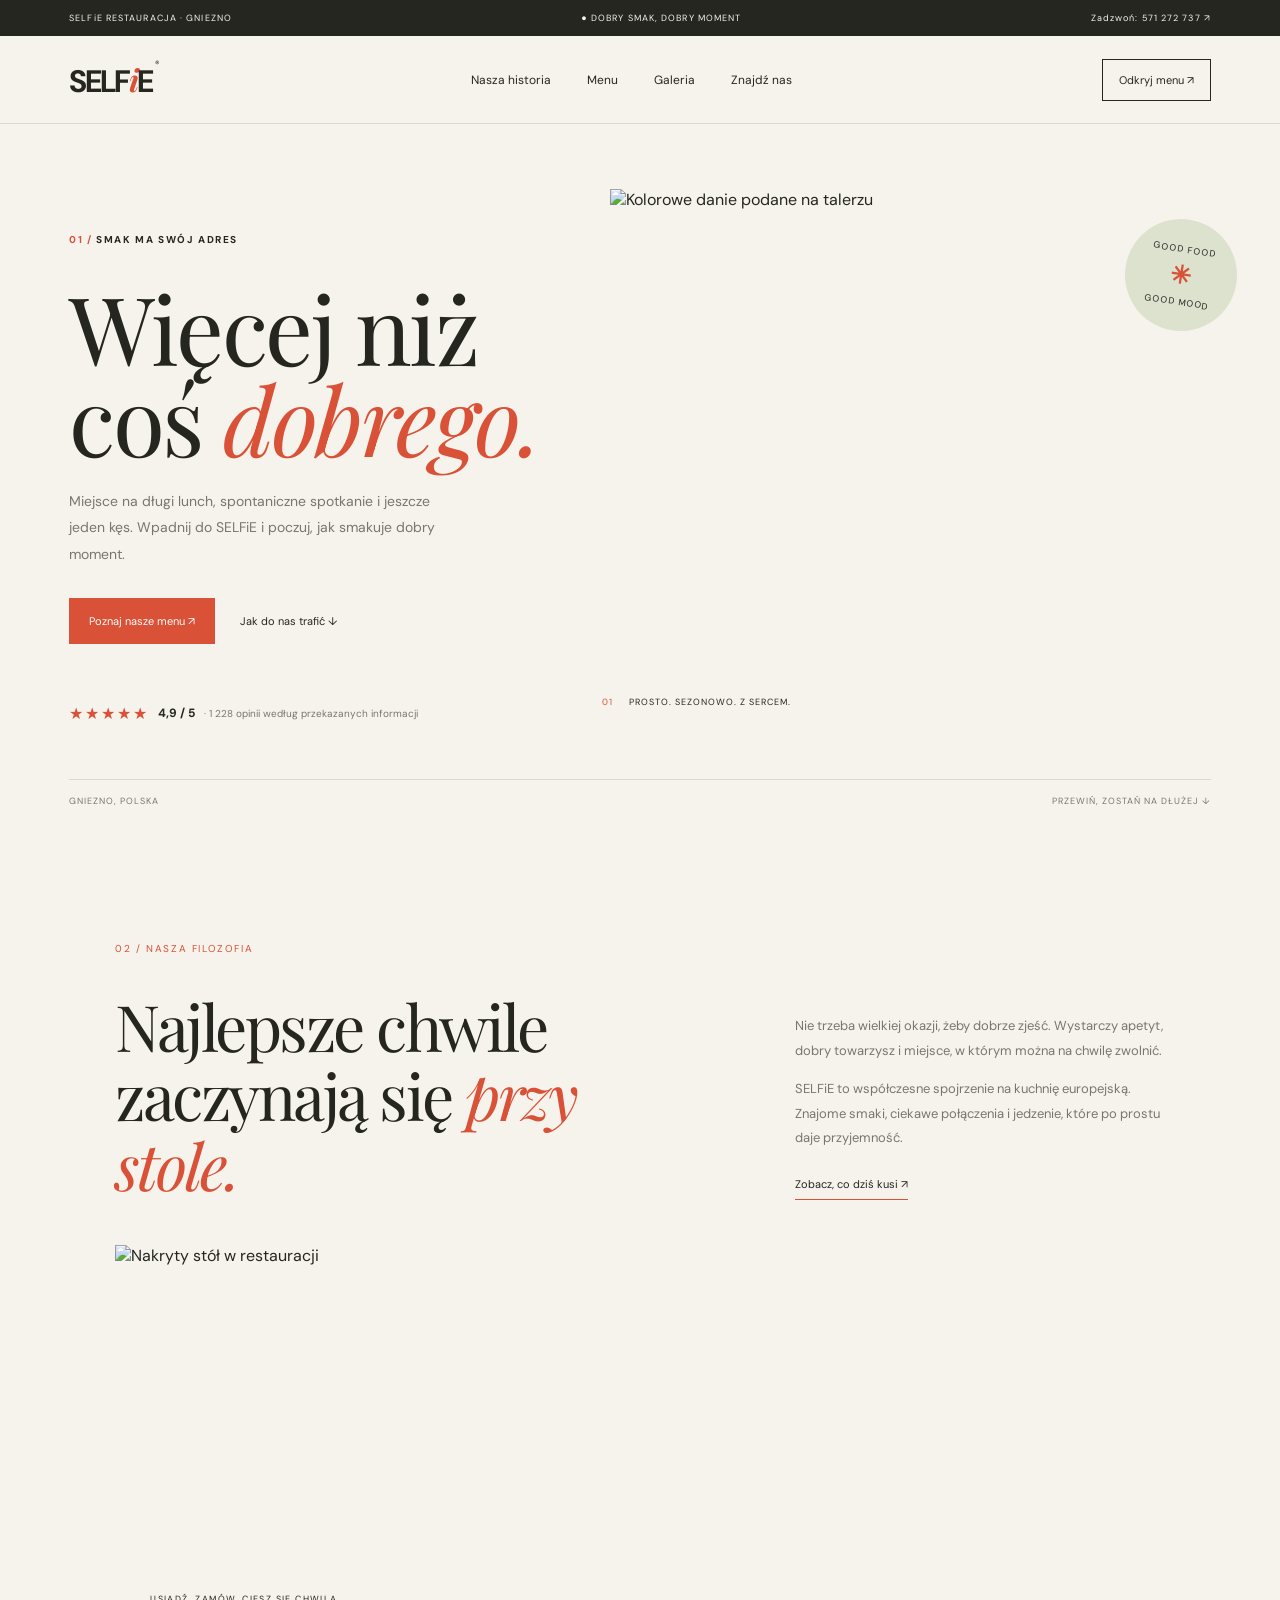
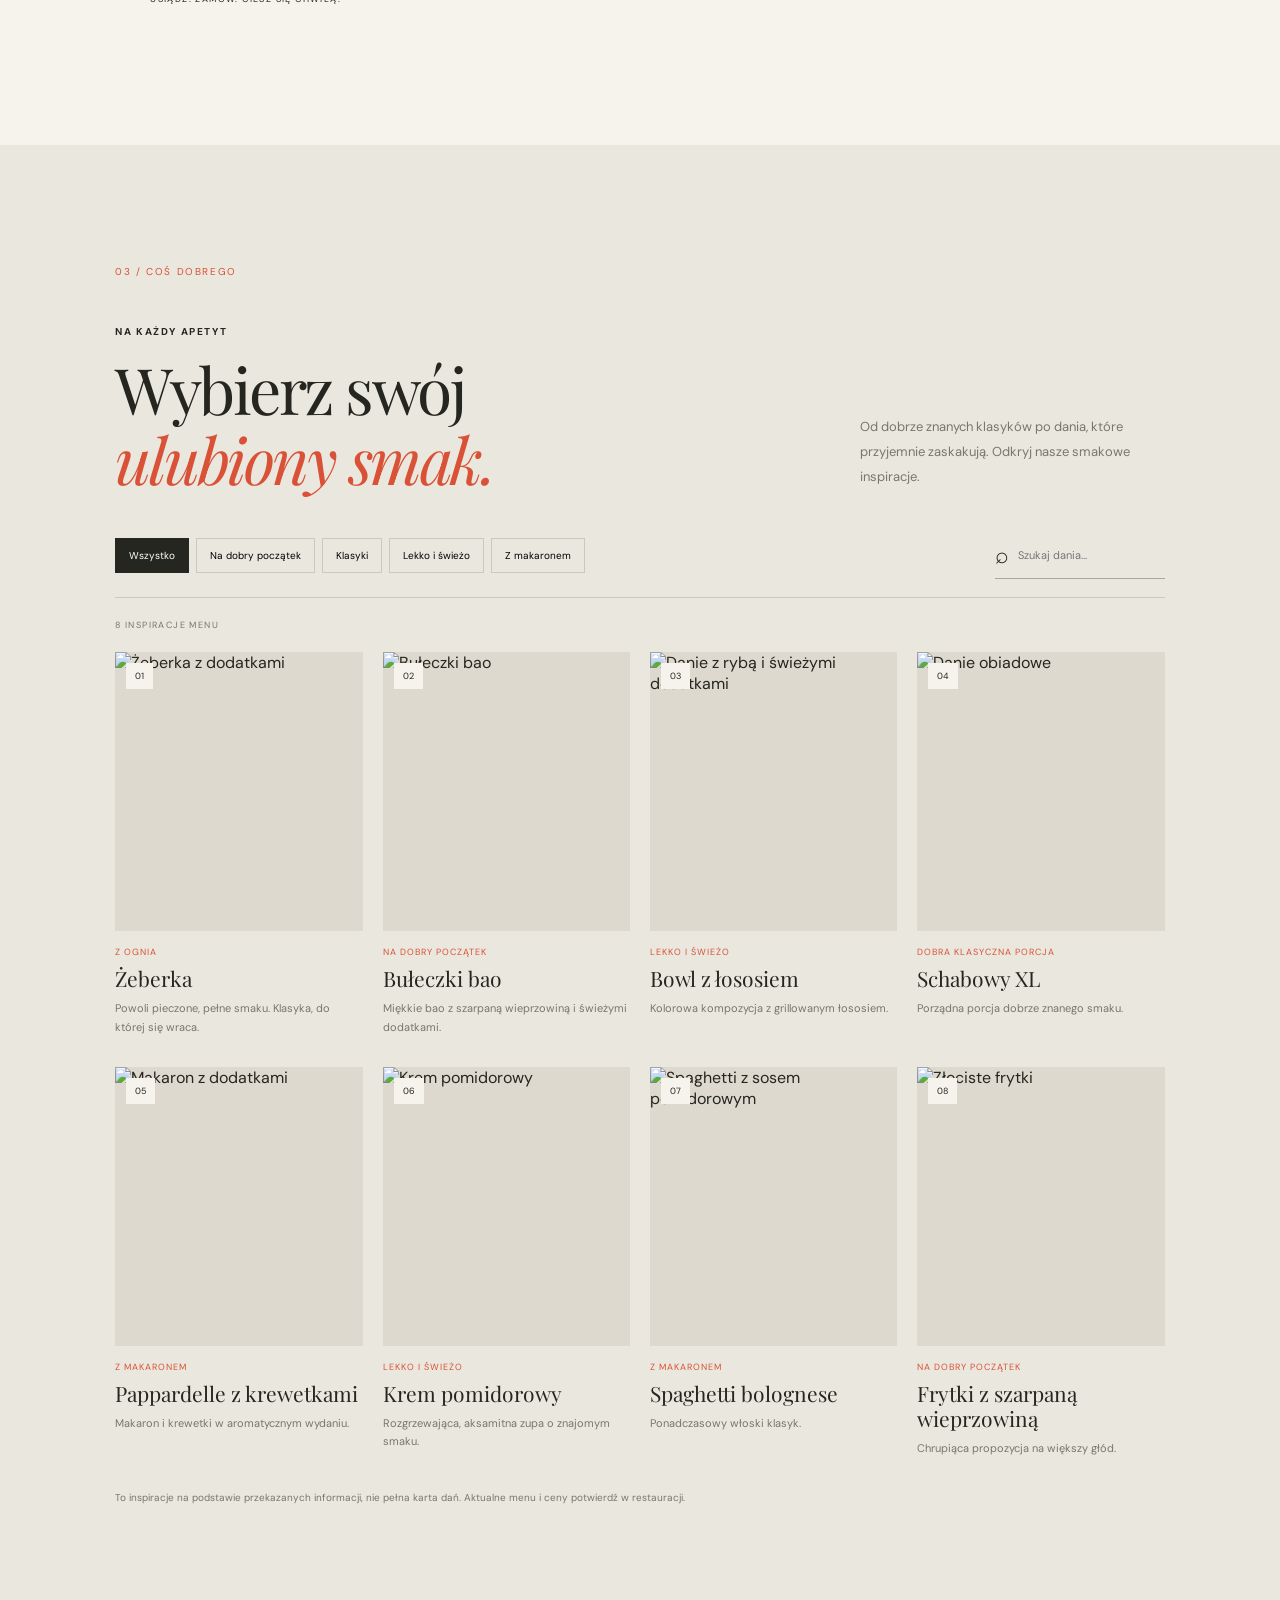
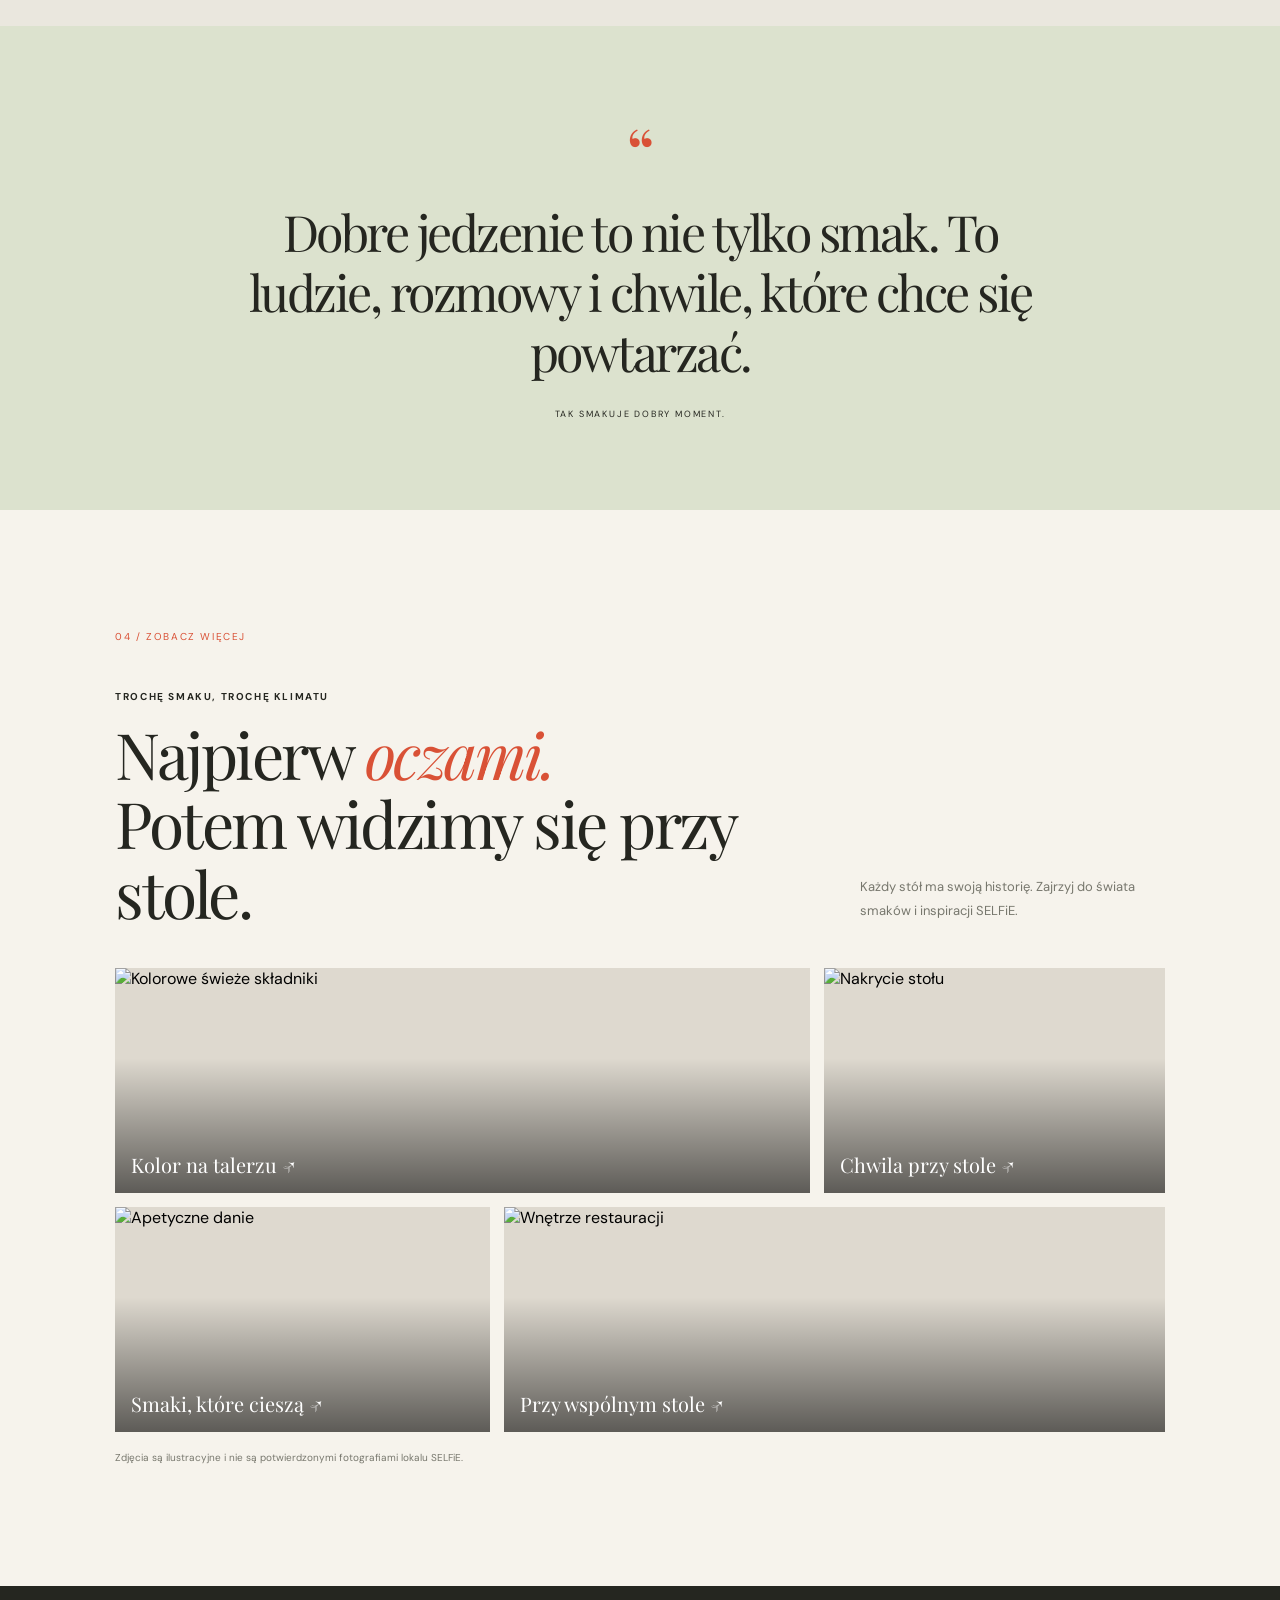
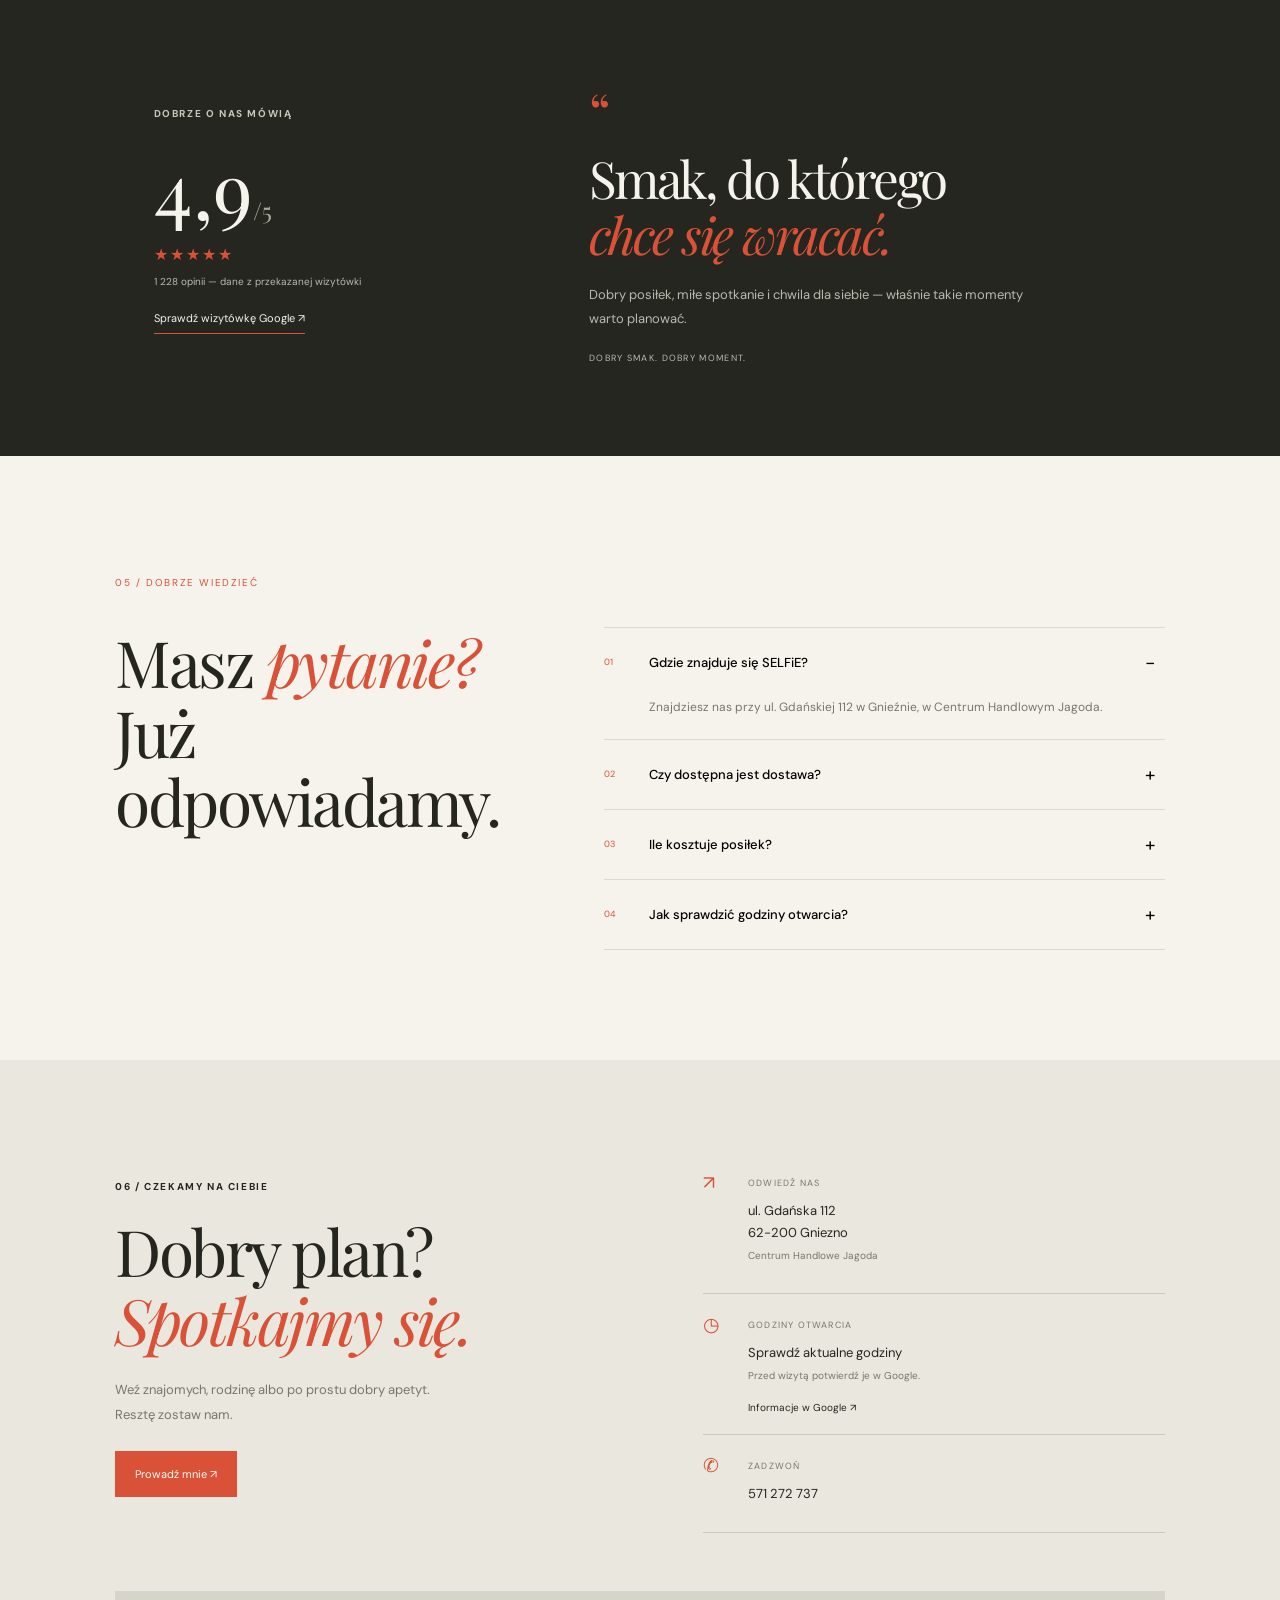
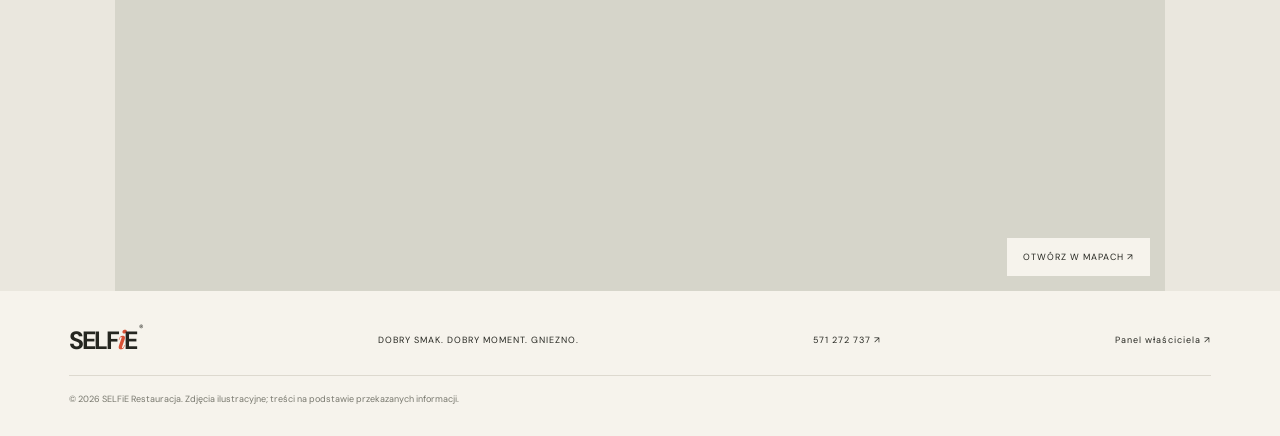
==== commit 8b413c3a: "Add visible owner panel link to restaurant footer" ====
--- a/index.html
+++ b/index.html
@@ -23,5 +23,5 @@
 <div class="faq-item"><button aria-expanded="false"><span>03</span><strong>Ile kosztuje posiłek?</strong><b>+</b></button><p hidden>Orientacyjny koszt wynosi 40–60 zł na osobę według informacji z wizytówki. Ceny dań mogą się różnić.</p></div>
 <div class="faq-item"><button aria-expanded="false"><span>04</span><strong>Jak sprawdzić godziny otwarcia?</strong><b>+</b></button><p hidden>Godziny mogą się zmieniać. Przed wizytą sprawdź aktualną wizytówkę Google lub zadzwoń do restauracji.</p></div></div></div></section>
 <section class="contact section" id="kontakt"><div class="contact-top"><div><p class="eyebrow">06 / CZEKAMY NA CIEBIE</p><h2>Dobry plan?<br><em>Spotkajmy się.</em></h2><p>Weź znajomych, rodzinę albo po prostu dobry apetyt. Resztę zostaw nam.</p><a class="button button-red" href="https://www.google.com/maps/dir/?api=1&destination=Gda%C5%84ska%20112%2C%2062-200%20Gniezno" target="_blank" rel="noopener noreferrer">Prowadź mnie ↗</a></div><div class="contact-details"><div><span class="detail-icon">↗</span><div><span class="detail-label">ODWIEDŹ NAS</span><p>ul. Gdańska 112<br>62-200 Gniezno<br><small>Centrum Handlowe Jagoda</small></p></div></div><div><span class="detail-icon">◷</span><div><span class="detail-label">GODZINY OTWARCIA</span><p>Sprawdź aktualne godziny<br><small>Przed wizytą potwierdź je w Google.</small></p><a href="https://www.google.com/maps/search/?api=1&query=SELFiE+Restauracja+Gniezno" target="_blank" rel="noopener noreferrer">Informacje w Google ↗</a></div></div><div><span class="detail-icon">✆</span><div><span class="detail-label">ZADZWOŃ</span><p><a href="tel:+48571272737">571 272 737</a></p></div></div></div></div><div class="map"><iframe title="Mapa dojazdu do SELFiE Restauracja w Gnieźnie" src="https://maps.google.com/maps?q=Gda%C5%84ska%20112%2C%20Gniezno&t=&z=15&ie=UTF8&iwloc=&output=embed" loading="lazy" referrerpolicy="no-referrer-when-downgrade"></iframe><a href="https://www.google.com/maps/search/?api=1&query=SELFiE+Restauracja+Gniezno" target="_blank" rel="noopener noreferrer">OTWÓRZ W MAPACH ↗</a></div></section>
-</main><footer class="footer"><a class="logo" href="#">SELF<span>i</span>E<sup>®</sup></a><span>DOBRY SMAK. DOBRY MOMENT. GNIEZNO.</span><a href="tel:+48571272737">571 272 737 ↗</a><small>© <span id="year"></span> SELFiE Restauracja. Zdjęcia ilustracyjne; treści na podstawie przekazanych informacji.</small></footer>
+</main><footer class="footer"><a class="logo" href="#">SELF<span>i</span>E<sup>®</sup></a><span>DOBRY SMAK. DOBRY MOMENT. GNIEZNO.</span><a href="tel:+48571272737">571 272 737 ↗</a><a href="./admin.html" aria-label="Panel właściciela">Panel właściciela ↗</a><small>© <span id="year"></span> SELFiE Restauracja. Zdjęcia ilustracyjne; treści na podstawie przekazanych informacji.</small></footer>
 <div class="lightbox" id="lightbox" role="dialog" aria-modal="true" aria-label="Podgląd zdjęcia" hidden><button class="lightbox-close" aria-label="Zamknij">×</button><button class="lightbox-prev" aria-label="Poprzednie zdjęcie">‹</button><img src="" alt=""><button class="lightbox-next" aria-label="Następne zdjęcie">›</button><p></p></div></body></html>
